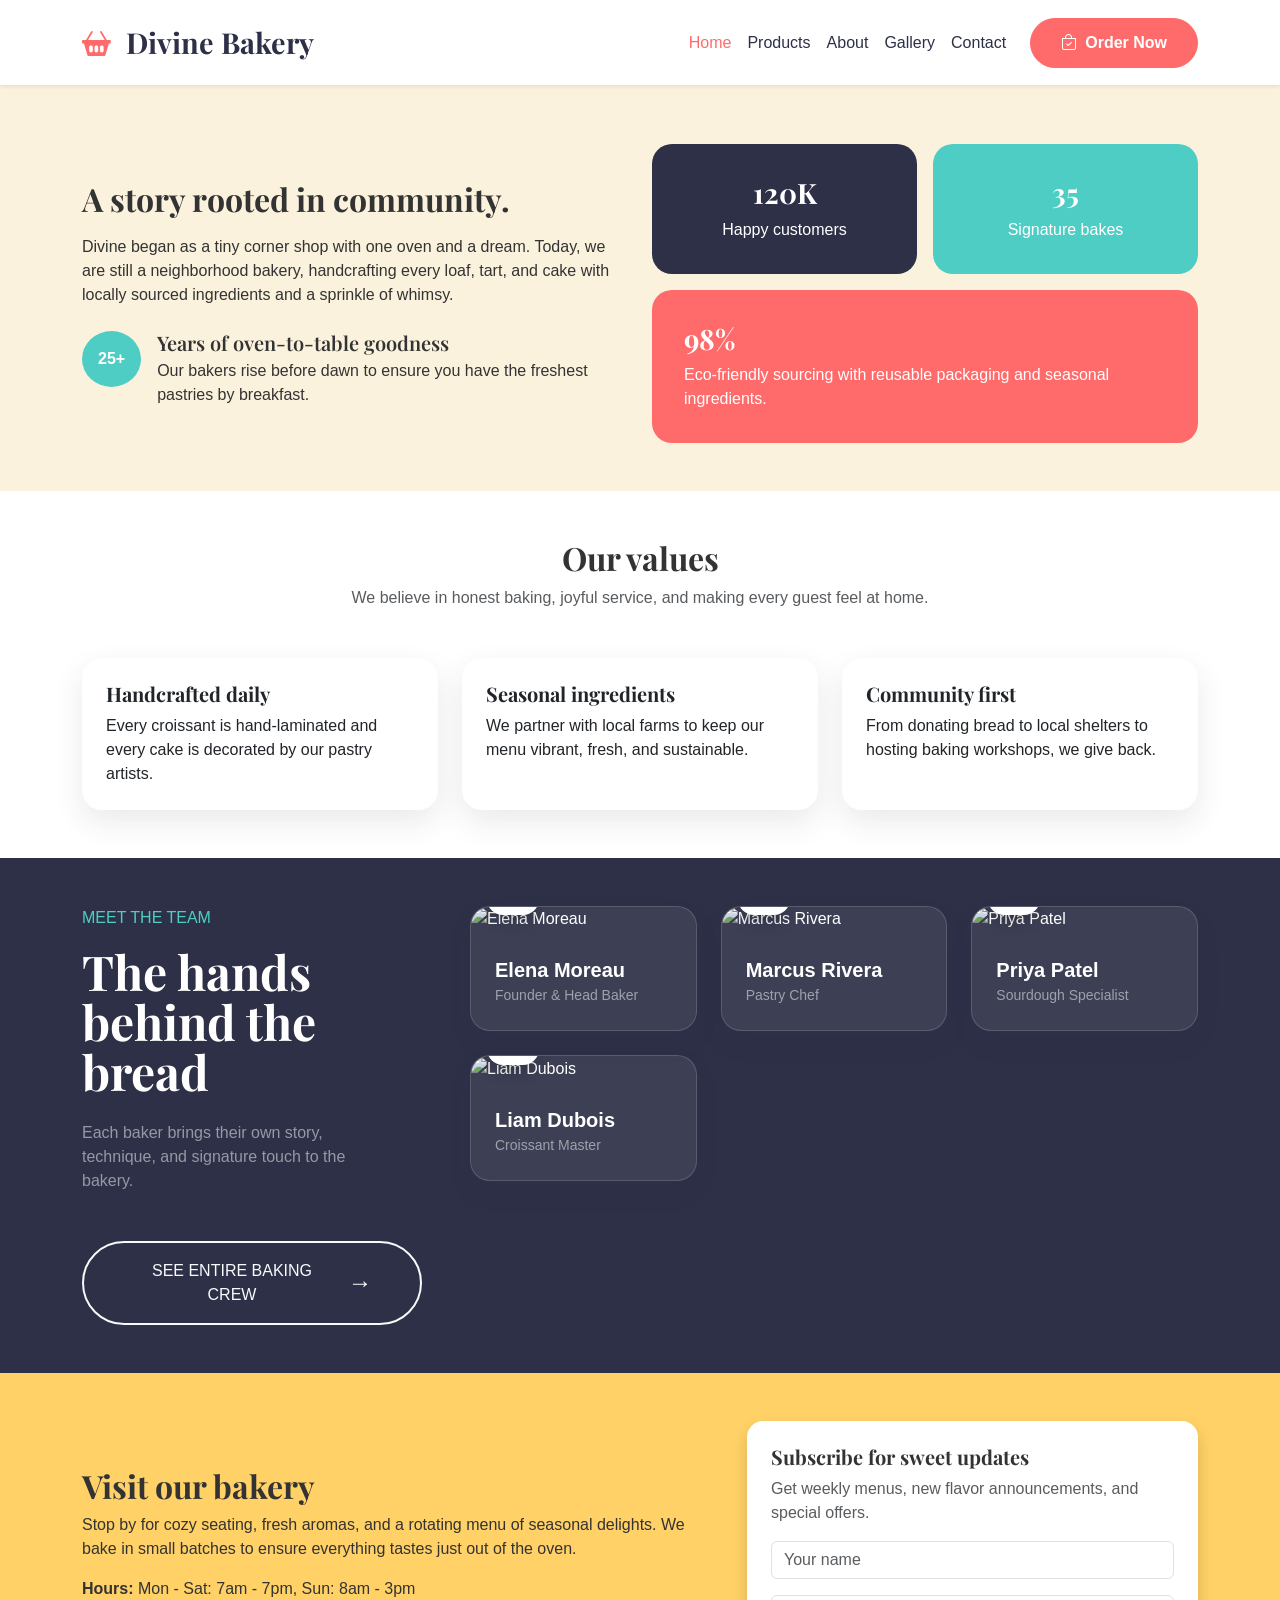
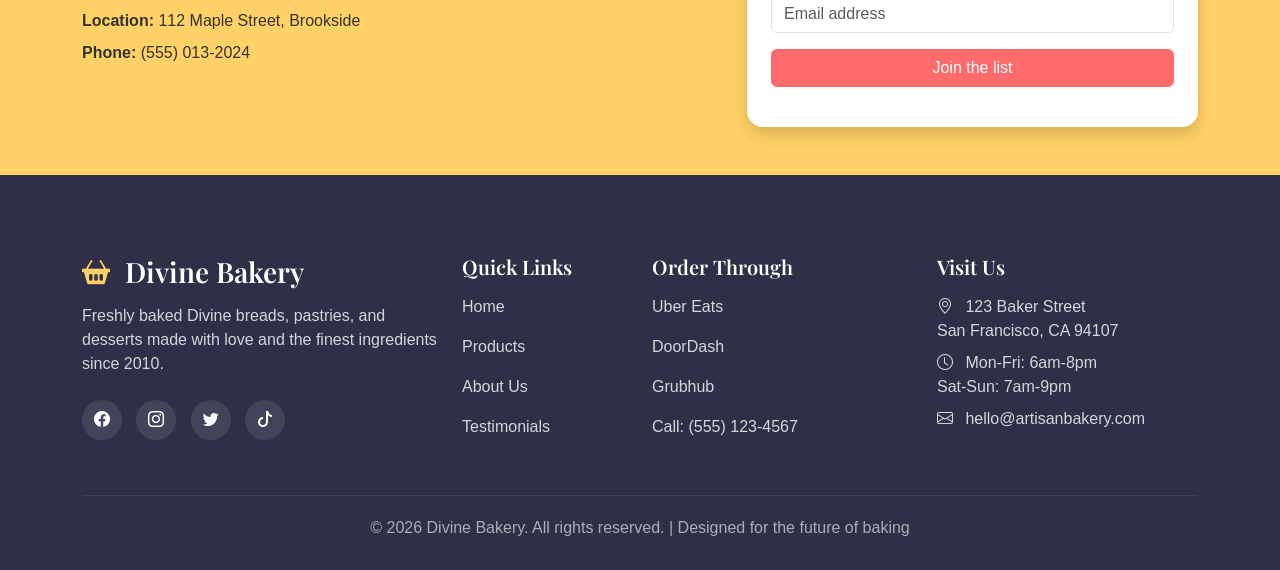
==== about.html @ d9aa0d71 "Feedback creation" ====
<!doctype html>
<html lang="en">
  <head>
    <meta charset="UTF-8" />
    <meta name="viewport" content="width=device-width, initial-scale=1.0" />
    <title>Divine Bakery | About Us</title>
    <link
      href="https://cdn.jsdelivr.net/npm/bootstrap@5.3.3/dist/css/bootstrap.min.css"
      rel="stylesheet"
      integrity="sha384-QWTKZyjpPEjISv5WaRU9OFeRpok6YctnYmDr5pNlyT2bRjXh0JMhjY6hW+ALEwIH"
      crossorigin="anonymous"
    />
    <link rel="preconnect" href="https://fonts.googleapis.com" />
    <link rel="preconnect" href="https://fonts.gstatic.com" crossorigin />
    <link
      href="https://fonts.googleapis.com/css2?family=Playfair+Display:wght@600;700&display=swap"
      rel="stylesheet"
    />
    <link
      href="https://cdn.jsdelivr.net/npm/bootstrap-icons@1.11.3/font/bootstrap-icons.css"
      rel="stylesheet"
    />

    <style>
      :root {
        --primary: #ff6b6b;
        --secondary: #4ecdc4;
        --accent: #ffd166;
        --dark: #2d3047;
        --light: #fbf2dd;
        --text: #333333;
      }

      body {
        font-family: "Segoe UI", Tahoma, Geneva, Verdana, sans-serif;
        color: var(--text);
        background-color: var(--light);
        padding-top: 96px;
      }

      h1,
      h2,
      h3,
      h4,
      h5,
      h6 {
        font-family: "Playfair Display", serif;
        font-weight: 600;
      }

      .navbar-brand {
        font-family: "Playfair Display", serif;
        font-size: 1.8rem;
        font-weight: 700;
        color: var(--dark) !important;
      }

      .nav-link {
        color: var(--dark) !important;
        font-weight: 500;
      }

      .nav-link.active,
      .nav-link:hover {
        color: var(--primary) !important;
      }

      .btn-primary-custom {
        background-color: var(--primary);
        border-color: var(--primary);
        color: white;
        padding: 12px 30px;
        font-weight: 600;
        border-radius: 50px;
        transition: all 0.3s ease;
      }

      .btn-primary-custom:hover {
        background-color: #ff5252;
        border-color: #ff5252;
        transform: translateY(-2px);
        box-shadow: 0 10px 20px rgba(255, 107, 107, 0.3);
      }

      .btn-secondary-custom {
        background-color: transparent;
        border: 2px solid white;
        color: white;
        padding: 12px 30px;
        font-weight: 600;
        border-radius: 50px;
        transition: all 0.3s ease;
      }

      .btn-secondary-custom:hover {
        background-color: white;
        color: var(--dark);
        transform: translateY(-2px);
      }

      .hero {
        background:
          linear-gradient(
            120deg,
            rgba(255, 107, 107, 0.9),
            rgba(78, 205, 196, 0.9)
          ),
          url("https://images.unsplash.com/photo-1517433456452-f9633a875f6f?auto=format&fit=crop&w=1600&q=80")
            center/cover;
        color: white;
        padding: 5rem 0;
      }

      .badge-accent {
        background-color: var(--accent);
        color: var(--dark);
      }

      .feature-card {
        border: none;
        background-color: white;
        box-shadow: 0 12px 30px rgba(45, 48, 71, 0.1);
        border-radius: 1.25rem;
        height: 100%;
      }

      .stat-card {
        background: var(--dark);
        color: white;
        border-radius: 1.25rem;
        padding: 2rem;
      }

      .team-card {
        border-radius: 1.25rem;
        overflow: hidden;
        border: none;
        box-shadow: 0 12px 24px rgba(45, 48, 71, 0.08);
      }

      .footer {
        background-color: var(--dark);
        color: white;
        padding: 80px 0 30px;
      }

      .footer-links a {
        color: rgba(255, 255, 255, 0.8);
        text-decoration: none;
        transition: color 0.3s ease;
      }

      .footer-links a:hover {
        color: var(--accent);
      }

      .social-icons a {
        display: inline-flex;
        align-items: center;
        justify-content: center;
        width: 40px;
        height: 40px;
        background-color: rgba(255, 255, 255, 0.1);
        border-radius: 50%;
        color: white;
        margin-right: 10px;
        transition: all 0.3s ease;
      }

      .social-icons a:hover {
        background-color: var(--primary);
        transform: translateY(-3px);
      }

      .copyright {
        border-top: 1px solid rgba(255, 255, 255, 0.1);
        padding-top: 20px;
        margin-top: 40px;
        text-align: center;
        color: rgba(255, 255, 255, 0.6);
      }

      .floating-animation {
        animation: float 3s ease-in-out infinite;
      }

      .btn-primary {
        background-color: var(--primary);
        border-color: var(--primary);
      }

      .btn-primary:hover {
        background-color: #ff5353;
        border-color: #ff5353;
      }

      .team-card {
        background-color: rgba(255, 255, 255, 0.08);
        border: 1px solid rgba(255, 255, 255, 0.15);
        border-radius: 20px;
        overflow: hidden;
        transition: all 0.4s cubic-bezier(0.4, 0, 0.2, 1);
        height: 100%;
      }

      .team-card:hover {
        transform: translateY(-12px);
        box-shadow: 0 25px 50px -12px rgb(0 0 0 / 0.4);
        background-color: rgba(255, 255, 255, 0.12);
      }

      .team-card img {
        transition: all 0.5s ease;
        filter: grayscale(40%);
      }

      .team-card:hover img {
        filter: grayscale(0%);
        transform: scale(1.05);
      }

      .team-emoji {
        position: absolute;
        bottom: 16px;
        left: 16px;
        background: white;
        color: var(--dark);
        width: 52px;
        height: 52px;
        display: flex;
        align-items: center;
        justify-content: center;
        font-size: 28px;
        border-radius: 16px;
        box-shadow: 0 10px 15px -3px rgb(0 0 0 / 0.2);
      }
    </style>
  </head>
  <body>
    <!-- Navigation -->
    <nav
      class="navbar navbar-expand-lg navbar-light bg-white fixed-top shadow-sm py-3"
    >
      <div class="container">
        <a class="navbar-brand" href="#">
          <i class="bi bi-basket2-fill me-2" style="color: var(--primary)"></i>
          Divine Bakery
        </a>
        <button
          class="navbar-toggler"
          type="button"
          data-bs-toggle="collapse"
          data-bs-target="#navbarNav"
        >
          <span class="navbar-toggler-icon"></span>
        </button>
        <div class="collapse navbar-collapse" id="navbarNav">
          <ul class="navbar-nav ms-auto">
            <li class="nav-item">
              <a class="nav-link active" href="index.html">Home</a>
            </li>
            <li class="nav-item">
              <a class="nav-link" href="products.html">Products</a>
            </li>
            <li class="nav-item">
              <a class="nav-link" href="about.html">About</a>
            </li>
            <li class="nav-item">
              <a class="nav-link" href="gallery.html">Gallery</a>
            </li>
            
            <li class="nav-item">
              <a class="nav-link" href="#contact">Contact</a>
            </li>
          </ul>
          <a
            href="https://www.ubereats.com"
            target="_blank"
            class="btn btn-primary-custom ms-lg-3 mt-3 mt-lg-0"
          >
            <i class="bi bi-bag-check me-2"></i>Order Now
          </a>
        </div>
      </div>
    </nav>

    <section class="py-5" id="story">
      <div class="container">
        <div class="row align-items-center g-4">
          <div class="col-lg-6">
            <h2 class="fw-bold">A story rooted in community.</h2>
            <p class="mt-3">
              Divine began as a tiny corner shop with one oven and a
              dream. Today, we are still a neighborhood bakery, handcrafting
              every loaf, tart, and cake with locally sourced ingredients and a
              sprinkle of whimsy.
            </p>
            <div class="d-flex align-items-start gap-3 mt-4">
              <div
                class="p-3 rounded-circle"
                style="background-color: var(--secondary)"
              >
                <span class="text-white fw-bold">25+</span>
              </div>
              <div>
                <h5 class="mb-1">Years of oven-to-table goodness</h5>
                <p class="mb-0">
                  Our bakers rise before dawn to ensure you have the freshest
                  pastries by breakfast.
                </p>
              </div>
            </div>
          </div>
          <div class="col-lg-6">
            <div class="row g-3">
              <div class="col-6">
                <div class="stat-card text-center">
                  <h3 class="fw-bold">120K</h3>
                  <p class="mb-0">Happy customers</p>
                </div>
              </div>
              <div class="col-6">
                <div
                  class="stat-card text-center"
                  style="background-color: var(--secondary)"
                >
                  <h3 class="fw-bold">35</h3>
                  <p class="mb-0">Signature bakes</p>
                </div>
              </div>
              <div class="col-12">
                <div class="stat-card" style="background-color: var(--primary)">
                  <h3 class="fw-bold">98%</h3>
                  <p class="mb-0">
                    Eco-friendly sourcing with reusable packaging and seasonal
                    ingredients.
                  </p>
                </div>
              </div>
            </div>
          </div>
        </div>
      </div>
    </section>

    <section class="py-5" id="values" style="background-color: white">
      <div class="container">
        <div class="text-center mb-5">
          <h2 class="fw-bold">Our values</h2>
          <p class="text-muted">
            We believe in honest baking, joyful service, and making every guest
            feel at home.
          </p>
        </div>
        <div class="row g-4">
          <div class="col-md-4">
            <div class="card feature-card p-4">
              <h5 class="fw-bold">Handcrafted daily</h5>
              <p class="mb-0">
                Every croissant is hand-laminated and every cake is decorated by
                our pastry artists.
              </p>
            </div>
          </div>
          <div class="col-md-4">
            <div class="card feature-card p-4">
              <h5 class="fw-bold">Seasonal ingredients</h5>
              <p class="mb-0">
                We partner with local farms to keep our menu vibrant, fresh, and
                sustainable.
              </p>
            </div>
          </div>
          <div class="col-md-4">
            <div class="card feature-card p-4">
              <h5 class="fw-bold">Community first</h5>
              <p class="mb-0">
                From donating bread to local shelters to hosting baking
                workshops, we give back.
              </p>
            </div>
          </div>
        </div>
      </div>
    </section>

    <!-- TEAM -->
    <section
      class="py-5"
      style="background-color: var(--dark); color: white"
      id="team"
    >
      <div class="container">
        <div class="row align-items-start g-5">
          <!-- Left Column -->
          <div class="col-lg-4">
            <div class="sticky-top" style="top: 110px">
              <div
                class="text-sm font-medium tracking-widest mb-3"
                style="color: var(--secondary)"
              >
                MEET THE TEAM
              </div>
              <h2
                class="display-5 fw-bold text-white"
                style="line-height: 1.05"
              >
                The hands behind the bread
              </h2>
              <p class="mt-4 text-white-50" style="max-width: 280px">
                Each baker brings their own story, technique, and signature
                touch to the bakery.
              </p>

              <button
                onclick="showAllTeam()"
                id="team-btn"
                class="mt-5 btn btn-outline-light d-flex align-items-center gap-3 px-5 py-3 rounded-pill border-2"
              >
                <span>SEE ENTIRE BAKING CREW</span>
                <span class="fs-4">→</span>
              </button>
            </div>
          </div>

          <!-- Right Column - Team Grid -->
          <div class="col-lg-8">
            <div class="row g-4" id="team-grid">
              <!-- Populated by JS -->
            </div>
          </div>
        </div>
      </div>
    </section>

    <section class="py-5" id="visit" style="background-color: var(--accent)">
      <div class="container">
        <div class="row align-items-center g-4">
          <div class="col-lg-7">
            <h2 class="fw-bold">Visit our bakery</h2>
            <p>
              Stop by for cozy seating, fresh aromas, and a rotating menu of
              seasonal delights. We bake in small batches to ensure everything
              tastes just out of the oven.
            </p>
            <ul class="list-unstyled">
              <li class="mb-2">
                <strong>Hours:</strong> Mon - Sat: 7am - 7pm, Sun: 8am - 3pm
              </li>
              <li class="mb-2">
                <strong>Location:</strong> 112 Maple Street, Brookside
              </li>
              <li class="mb-2"><strong>Phone:</strong> (555) 013-2024</li>
            </ul>
          </div>
          <div class="col-lg-5">
            <div class="p-4 bg-white rounded-4 shadow">
              <h5 class="fw-bold">Subscribe for sweet updates</h5>
              <p class="text-muted">
                Get weekly menus, new flavor announcements, and special offers.
              </p>
              <form id="subscribeForm">
                <div class="mb-3">
                  <input
                    type="text"
                    class="form-control"
                    id="nameInput"
                    placeholder="Your name"
                    required
                  />
                </div>
                <div class="mb-3">
                  <input
                    type="email"
                    class="form-control"
                    id="emailInput"
                    placeholder="Email address"
                    required
                  />
                </div>
                <button type="submit" class="btn btn-primary w-100">
                  Join the list
                </button>
                <p class="mt-3 small" id="formMessage"></p>
              </form>
            </div>
          </div>
        </div>
      </div>
    </section>

    <!-- Footer -->
    <footer id="contact" class="footer">
      <div class="container">
        <div class="row">
          <div class="col-lg-4 mb-4 mb-lg-0">
            <h3 class="mb-3">
              <i
                class="bi bi-basket2-fill me-2"
                style="color: var(--accent)"
              ></i>
              Divine Bakery
            </h3>
            <p class="mb-4" style="color: rgba(255, 255, 255, 0.8)">
              Freshly baked Divine breads, pastries, and desserts made with
              love and the finest ingredients since 2010.
            </p>
            <div class="social-icons">
              <a href="#"><i class="bi bi-facebook"></i></a>
              <a href="#"><i class="bi bi-instagram"></i></a>
              <a href="#"><i class="bi bi-twitter"></i></a>
              <a href="#"><i class="bi bi-tiktok"></i></a>
            </div>
          </div>

          <div class="col-lg-2 col-md-6 mb-4 mb-lg-0">
            <h5 class="mb-3">Quick Links</h5>
            <div class="footer-links">
              <p><a href="index.html">Home</a></p>
              <p><a href="products.html">Products</a></p>
              <p><a href="about.html">About Us</a></p>
              <p><a href="#testimonials">Testimonials</a></p>
            </div>
          </div>

          <div class="col-lg-3 col-md-6 mb-4 mb-lg-0">
            <h5 class="mb-3">Order Through</h5>
            <div class="footer-links">
              <p>
                <a href="https://www.ubereats.com" target="_blank">Uber Eats</a>
              </p>
              <p>
                <a href="https://www.doordash.com" target="_blank">DoorDash</a>
              </p>
              <p>
                <a href="https://www.grubhub.com" target="_blank">Grubhub</a>
              </p>
              <p><a href="tel:+15551234567">Call: (555) 123-4567</a></p>
            </div>
          </div>

          <div class="col-lg-3">
            <h5 class="mb-3">Visit Us</h5>
            <div style="color: rgba(255, 255, 255, 0.8)">
              <p class="mb-2">
                <i class="bi bi-geo-alt me-2"></i>
                123 Baker Street<br />
                San Francisco, CA 94107
              </p>
              <p class="mb-2">
                <i class="bi bi-clock me-2"></i>
                Mon-Fri: 6am-8pm<br />
                Sat-Sun: 7am-9pm
              </p>
              <p class="mb-0">
                <i class="bi bi-envelope me-2"></i>
                hello@artisanbakery.com
              </p>
            </div>
          </div>
        </div>

        <div class="row">
          <div class="col-12">
            <div class="copyright">
              <p class="mb-0">
                &copy; 2026 Divine Bakery. All rights reserved. | Designed for
                the future of baking
              </p>
            </div>
          </div>
        </div>
      </div>
    </footer>

    <script
      src="https://cdn.jsdelivr.net/npm/bootstrap@5.3.3/dist/js/bootstrap.bundle.min.js"
      integrity="sha384-YvpcrYf0tY3lHB60NNkmXc5s9fDVZLESaAA55NDzOxhy9GkcIdslK1eN7N6jIeHz"
      crossorigin="anonymous"
    ></script>
    <script>
      const teamMembers = [
        {
          name: "Elena Moreau",
          title: "Founder & Head Baker",
          emoji: "🥖",
          img: "https://picsum.photos/id/64/400/400",
        },
        {
          name: "Marcus Rivera",
          title: "Pastry Chef",
          emoji: "🥐",
          img: "https://picsum.photos/id/201/400/400",
        },
        {
          name: "Priya Patel",
          title: "Sourdough Specialist",
          emoji: "🍞",
          img: "https://picsum.photos/id/29/400/400",
        },
        {
          name: "Liam Dubois",
          title: "Croissant Master",
          emoji: "🧈",
          img: "https://picsum.photos/id/160/400/400",
        },
      ];

      const extraTeamMembers = [
        {
          name: "Sophie Chen",
          title: "Cake Decorator",
          emoji: "🎂",
          img: "https://picsum.photos/id/40/400/400",
        },
        {
          name: "David Okafor",
          title: "Morning Baker",
          emoji: "🌅",
          img: "https://picsum.photos/id/91/400/400",
        },
      ];

      function buildCard(member) {
        const col = document.createElement("div");
        col.className = "col-md-6 col-lg-4";

        const cardHTML = `
        <div class="team-card h-100 position-relative">
          <div class="position-relative">
            <img src="${member.img}" class="img-fluid w-100" style="height: 280px; object-fit: cover;" alt="${member.name}">
            <div class="team-emoji">${member.emoji}</div>
          </div>
          <div class="p-4">
            <div class="fw-semibold fs-5 text-white">${member.name}</div>
            <div class="text-white-50 small">${member.title}</div>
          </div>
        </div>
      `;

        col.innerHTML = cardHTML;
        return col;
      }

      function populateTeam() {
        const container = document.getElementById("team-grid");
        container.innerHTML = "";

        teamMembers.forEach((member) => {
          const cardElement = buildCard(member);
          container.appendChild(cardElement);
        });
      }

      function showAllTeam() {
        const container = document.getElementById("team-grid");
        const btn = document.getElementById("team-btn");

        extraTeamMembers.forEach((member) => {
          const cardElement = buildCard(member);
          container.appendChild(cardElement);
        });

        btn.disabled = true;
        btn.style.opacity = "0.4";
        btn.innerHTML = `<span>ENTIRE CREW LOADED ✓</span>`;
      }

      populateTeam();

      const form = document.getElementById("subscribeForm");
      const formMessage = document.getElementById("formMessage");

      form.addEventListener("submit", (event) => {
        event.preventDefault();
        const name = document.getElementById("nameInput").value.trim();
        const email = document.getElementById("emailInput").value.trim();

        if (!name || !email) {
          formMessage.textContent =
            "Please enter your name and email to subscribe.";
          formMessage.style.color = "var(--primary)";
          return;
        }

        formMessage.textContent = `Thanks, ${name}! You are on the list.`;
        formMessage.style.color = "var(--dark)";
        form.reset();
      });
    </script>
  </body>
</html>
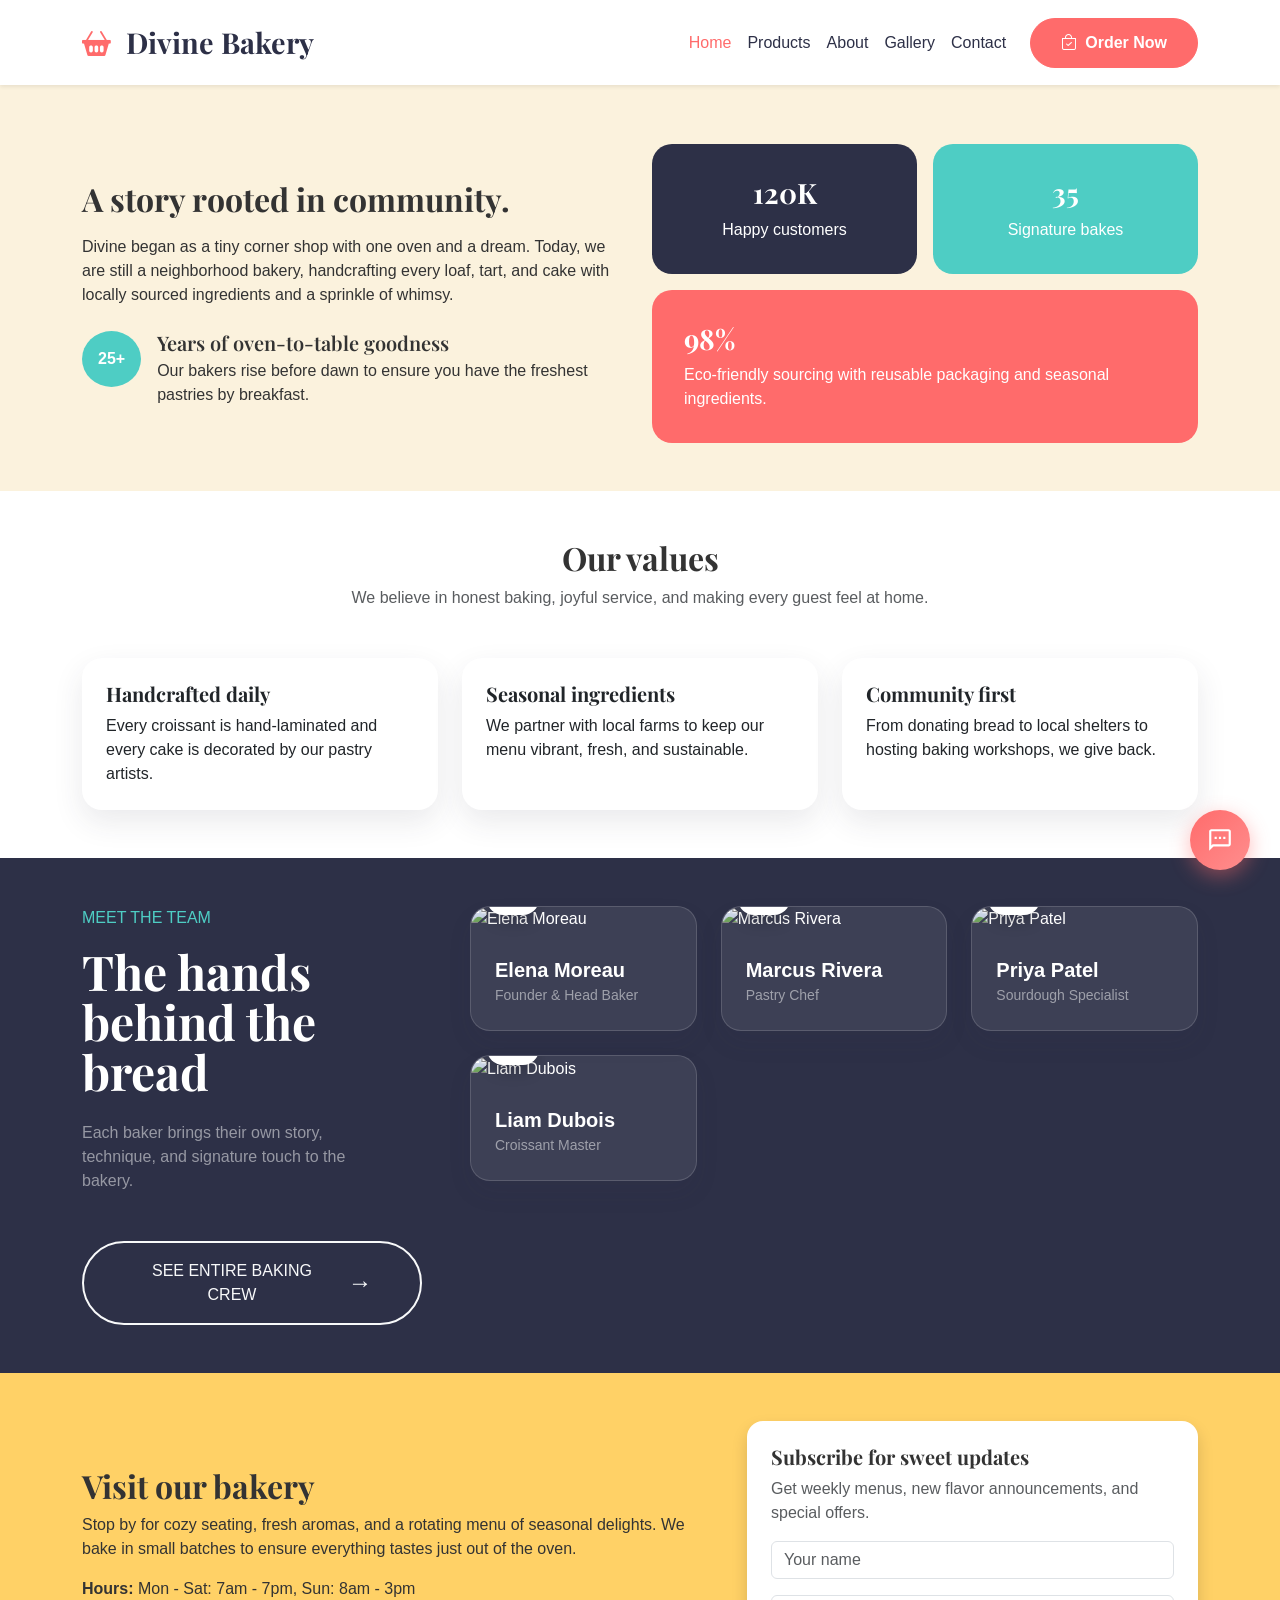
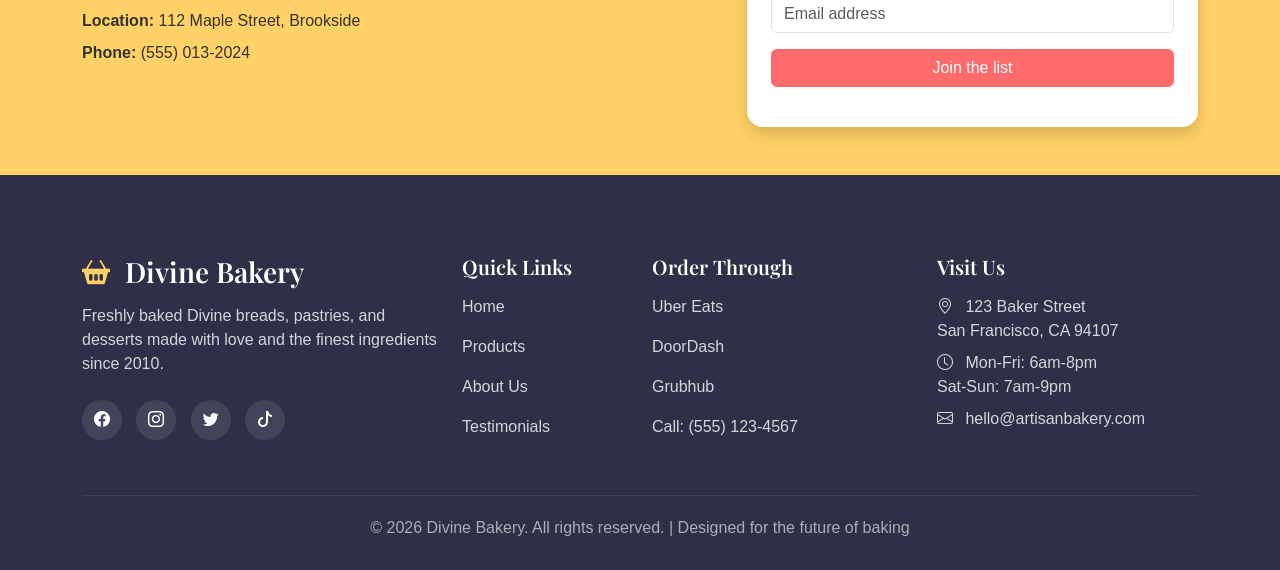
==== commit ebbe0add: "another feedback" ====
--- a/about.html
+++ b/about.html
@@ -96,6 +96,293 @@
         background-color: white;
         color: var(--dark);
         transform: translateY(-2px);
+      }
+
+      /* ===== FEEDBACK WIDGET - COPY FROM HERE ===== */
+
+      .feedback-widget {
+        position: fixed;
+        bottom: 30px;
+        right: 30px;
+        z-index: 9999;
+      }
+
+      /* Hidden checkbox for toggle */
+      .feedback-toggle-checkbox {
+        display: none;
+      }
+
+      /* Floating trigger button */
+      .feedback-toggle-btn {
+        width: 60px;
+        height: 60px;
+        border-radius: 50%;
+        background: linear-gradient(135deg, var(--primary), #ff8e8e);
+        border: none;
+        cursor: pointer;
+        display: flex;
+        align-items: center;
+        justify-content: center;
+        box-shadow: 0 6px 20px rgba(255, 107, 107, 0.45);
+        transition:
+          transform 0.3s ease,
+          box-shadow 0.3s ease;
+        position: relative;
+        z-index: 2;
+        margin-left: auto;
+      }
+
+      .feedback-toggle-btn:hover {
+        transform: scale(1.1);
+        box-shadow: 0 8px 28px rgba(255, 107, 107, 0.55);
+      }
+
+      .feedback-toggle-btn svg {
+        fill: white;
+        width: 26px;
+        height: 26px;
+        transition: transform 0.3s ease;
+      }
+
+      /* The chat icon */
+      .icon-chat {
+        display: block;
+      }
+
+      .icon-close {
+        display: none;
+      }
+
+      /* Form panel */
+      .feedback-panel {
+        position: absolute;
+        bottom: 75px;
+        right: 0;
+        width: 340px;
+        opacity: 0;
+        visibility: hidden;
+        transform: translateY(20px) scale(0.95);
+        transition:
+          opacity 0.35s ease,
+          transform 0.35s ease,
+          visibility 0.35s ease;
+        pointer-events: none;
+      }
+
+      /* When checkbox is checked */
+      .feedback-toggle-checkbox:checked ~ .feedback-panel {
+        opacity: 1;
+        visibility: visible;
+        transform: translateY(0) scale(1);
+        pointer-events: all;
+      }
+
+      .feedback-toggle-checkbox:checked ~ .feedback-toggle-btn .icon-chat {
+        display: none;
+      }
+
+      .feedback-toggle-checkbox:checked ~ .feedback-toggle-btn .icon-close {
+        display: block;
+      }
+
+      .feedback-toggle-checkbox:checked ~ .feedback-toggle-btn {
+        background: linear-gradient(135deg, var(--dark), #3d4063);
+        box-shadow: 0 6px 20px rgba(45, 48, 71, 0.4);
+      }
+
+      /* Card styling */
+      .feedback-card {
+        background: #ffffff;
+        border: 1px solid #e2e8f0;
+        border-radius: 16px;
+        padding: 12px;
+        box-shadow: 0 12px 40px rgba(45, 48, 71, 0.15);
+      }
+
+      .feedback-card .feedback-title {
+        font-size: 1.15rem;
+        font-weight: 700;
+        color: var(--dark);
+        text-align: center;
+        margin-bottom: 8px;
+        letter-spacing: 0.3px;
+      }
+
+      .feedback-card .feedback-title span {
+        background: linear-gradient(135deg, var(--primary), var(--secondary));
+        -webkit-background-clip: text;
+        -webkit-text-fill-color: transparent;
+        background-clip: text;
+      }
+
+      /* Textarea */
+      .feedback-textarea {
+        background-color: #f8f9fa;
+        color: var(--text);
+        height: 112px;
+        border: 1px solid #e2e8f0;
+        border-radius: 12px;
+        padding: 10px 12px;
+        resize: none;
+        outline: none;
+        width: 100%;
+        font-size: 0.875rem;
+        transition:
+          border-color 0.3s ease,
+          box-shadow 0.3s ease;
+      }
+
+      .feedback-textarea::placeholder {
+        color: #94a3b8;
+      }
+
+      .feedback-textarea:focus {
+        border-color: var(--secondary);
+        box-shadow: 0 0 0 3px rgba(78, 205, 196, 0.15);
+      }
+
+      /* Email input */
+      .feedback-input {
+        background-color: #f8f9fa;
+        color: var(--text);
+        border: 1px solid #e2e8f0;
+        border-radius: 12px;
+        padding: 10px 12px;
+        outline: none;
+        width: 100%;
+        font-size: 0.875rem;
+        transition:
+          border-color 0.3s ease,
+          box-shadow 0.3s ease;
+      }
+
+      .feedback-input::placeholder {
+        color: #94a3b8;
+      }
+
+      .feedback-input:focus {
+        border-color: var(--secondary);
+        box-shadow: 0 0 0 3px rgba(78, 205, 196, 0.15);
+      }
+
+      /* Emoji / reaction buttons */
+      .feedback-emoji-btn {
+        background-color: #f8f9fa;
+        border: 1px solid #e2e8f0;
+        border-radius: 12px;
+        padding: 8px;
+        display: flex;
+        align-items: center;
+        justify-content: center;
+        cursor: pointer;
+        transition:
+          border-color 0.3s ease,
+          background-color 0.3s ease;
+        width: 100%;
+      }
+
+      .feedback-emoji-btn svg {
+        fill: #64748b;
+        transition: fill 0.3s ease;
+      }
+
+      .feedback-emoji-btn:hover {
+        border-color: var(--secondary);
+        background-color: rgba(78, 205, 196, 0.08);
+      }
+
+      .feedback-emoji-btn:hover svg {
+        fill: var(--secondary);
+      }
+
+      .feedback-emoji-btn:focus {
+        background-color: var(--secondary);
+        border-color: var(--secondary);
+        box-shadow: 0 0 0 3px rgba(78, 205, 196, 0.2);
+      }
+
+      .feedback-emoji-btn:focus svg {
+        fill: #ffffff;
+      }
+
+      /* Send button */
+      .feedback-send-btn {
+        background-color: #f8f9fa;
+        border: 1px solid #e2e8f0;
+        border-radius: 12px;
+        padding: 8px 16px;
+        display: flex;
+        align-items: center;
+        justify-content: center;
+        cursor: pointer;
+        transition:
+          border-color 0.3s ease,
+          background-color 0.3s ease,
+          box-shadow 0.3s ease;
+      }
+
+      .feedback-send-btn svg {
+        stroke: var(--primary);
+        transition: stroke 0.3s ease;
+      }
+
+      .feedback-send-btn:hover {
+        background: linear-gradient(135deg, var(--primary), #ff8e8e);
+        border-color: var(--primary);
+        box-shadow: 0 4px 14px rgba(255, 107, 107, 0.3);
+      }
+
+      .feedback-send-btn:hover svg {
+        stroke: #ffffff;
+      }
+
+      .feedback-send-btn:focus {
+        background: linear-gradient(135deg, var(--primary), #ff8e8e);
+        border-color: var(--primary);
+        box-shadow: 0 0 0 3px rgba(255, 107, 107, 0.2);
+      }
+
+      .feedback-send-btn:focus svg {
+        stroke: #ffffff;
+      }
+
+      /* Decorative dot on the card */
+      .feedback-card::before {
+        content: "";
+        position: absolute;
+        top: -5px;
+        right: 28px;
+        width: 10px;
+        height: 10px;
+        background: #ffffff;
+        border-left: 1px solid #e2e8f0;
+        border-top: 1px solid #e2e8f0;
+        transform: rotate(45deg);
+      }
+
+      /* ===== END FEEDBACK WIDGET ===== */
+
+      /* Demo page content */
+      .demo-content {
+        display: flex;
+        align-items: center;
+        justify-content: center;
+        min-height: 100vh;
+        padding: 2rem;
+      }
+
+      .demo-content h1 {
+        color: var(--dark);
+        font-weight: 700;
+      }
+
+      .demo-content p {
+        color: #64748b;
+      }
+
+      .demo-arrow {
+        color: var(--primary);
+        font-weight: 600;
       }
 
       .hero {
@@ -268,7 +555,7 @@
             <li class="nav-item">
               <a class="nav-link" href="gallery.html">Gallery</a>
             </li>
-            
+
             <li class="nav-item">
               <a class="nav-link" href="#contact">Contact</a>
             </li>
@@ -290,9 +577,9 @@
           <div class="col-lg-6">
             <h2 class="fw-bold">A story rooted in community.</h2>
             <p class="mt-3">
-              Divine began as a tiny corner shop with one oven and a
-              dream. Today, we are still a neighborhood bakery, handcrafting
-              every loaf, tart, and cake with locally sourced ingredients and a
+              Divine began as a tiny corner shop with one oven and a dream.
+              Today, we are still a neighborhood bakery, handcrafting every
+              loaf, tart, and cake with locally sourced ingredients and a
               sprinkle of whimsy.
             </p>
             <div class="d-flex align-items-start gap-3 mt-4">
@@ -489,6 +776,132 @@
       </div>
     </section>
 
+    <!-- ===== FEEDBACK WIDGET — COPY THIS BLOCK ===== -->
+    <div class="feedback-widget">
+      <input
+        type="checkbox"
+        id="feedbackToggle"
+        class="feedback-toggle-checkbox"
+      />
+
+      <!-- Feedback Form Panel -->
+      <div class="feedback-panel">
+        <div class="feedback-card position-relative">
+          <h1 class="feedback-title"><span>Send Feedback</span></h1>
+
+          <form action="https://formspree.io/f/xdawwaly" method="post">
+            <!-- Email input -->
+            <div class="mb-2">
+              <input
+                type="email"
+                class="feedback-input"
+                placeholder="Your email..."
+                required
+              />
+            </div>
+            <!-- Textarea -->
+            <div class="mb-2">
+              <textarea
+                class="feedback-textarea"
+                placeholder="Your feedback..."
+              ></textarea>
+            </div>
+
+            <!-- Bottom row: emojis + spacer + send -->
+            <div class="row g-2 align-items-center">
+              <!-- Happy emoji -->
+              <div class="col-2">
+                <button type="button" class="feedback-emoji-btn" title="Happy">
+                  <svg
+                    xmlns="http://www.w3.org/2000/svg"
+                    height="20px"
+                    viewBox="0 0 512 512"
+                  >
+                    <path
+                      d="M464 256A208 208 0 1 0 48 256a208 208 0 1 0 416 0zM0 256a256 256 0 1 1 512 0A256 256 0 1 1 0 256zm177.6 62.1C192.8 334.5 218.8 352 256 352s63.2-17.5 78.4-33.9c9-9.7 24.2-10.4 33.9-1.4s10.4 24.2 1.4 33.9c-22 23.8-60 49.4-113.6 49.4s-91.7-25.5-113.6-49.4c-9-9.7-8.4-24.9 1.4-33.9s24.9-8.4 33.9 1.4zM144.4 208a32 32 0 1 1 64 0 32 32 0 1 1 -64 0zm192-32a32 32 0 1 1 0 64 32 32 0 1 1 0-64z"
+                    ></path>
+                  </svg>
+                </button>
+              </div>
+
+              <!-- Sad emoji -->
+              <div class="col-2">
+                <button type="button" class="feedback-emoji-btn" title="Sad">
+                  <svg
+                    xmlns="http://www.w3.org/2000/svg"
+                    height="20px"
+                    viewBox="0 0 512 512"
+                  >
+                    <path
+                      d="M464 256A208 208 0 1 0 48 256a208 208 0 1 0 416 0zM0 256a256 256 0 1 1 512 0A256 256 0 1 1 0 256zM174.6 384.1c-4.5 12.5-18.2 18.9-30.7 14.4s-18.9-18.2-14.4-30.7C146.9 319.4 198.9 288 256 288s109.1 31.4 126.6 79.9c4.5 12.5-2 26.2-14.4 30.7s-26.2-2-30.7-14.4C328.2 358.5 297.2 336 256 336s-72.2 22.5-81.4 48.1zM144.4 208a32 32 0 1 1 64 0 32 32 0 1 1 -64 0zm192-32a32 32 0 1 1 0 64 32 32 0 1 1 0-64z"
+                    ></path>
+                  </svg>
+                </button>
+              </div>
+
+              <!-- Spacer -->
+              <div class="col-4"></div>
+
+              <!-- Send button -->
+              <div class="col-4">
+                <button type="submit" class="feedback-send-btn w-100">
+                  <svg
+                    fill="none"
+                    viewBox="0 0 24 24"
+                    height="30px"
+                    width="30px"
+                    xmlns="http://www.w3.org/2000/svg"
+                  >
+                    <path
+                      stroke-linejoin="round"
+                      stroke-linecap="round"
+                      stroke-width="1.5"
+                      d="M7.39999 6.32003L15.89 3.49003C19.7 2.22003 21.77 4.30003 20.51 8.11003L17.68 16.6C15.78 22.31 12.66 22.31 10.76 16.6L9.91999 14.08L7.39999 13.24C1.68999 11.34 1.68999 8.23003 7.39999 6.32003Z"
+                    ></path>
+                    <path
+                      stroke-linejoin="round"
+                      stroke-linecap="round"
+                      stroke-width="1.5"
+                      d="M10.11 13.6501L13.69 10.0601"
+                    ></path>
+                  </svg>
+                </button>
+              </div>
+            </div>
+          </form>
+        </div>
+      </div>
+
+      <!-- Floating Toggle Button -->
+      <label
+        for="feedbackToggle"
+        class="feedback-toggle-btn"
+        title="Send Feedback"
+      >
+        <!-- Chat icon (shown when closed) -->
+        <svg
+          class="icon-chat"
+          xmlns="http://www.w3.org/2000/svg"
+          viewBox="0 0 24 24"
+        >
+          <path
+            d="M20 2H4c-1.1 0-2 .9-2 2v18l4-4h14c1.1 0 2-.9 2-2V4c0-1.1-.9-2-2-2zm0 14H5.17L4 17.17V4h16v12zM7 9h2v2H7zm4 0h2v2h-2zm4 0h2v2h-2z"
+          />
+        </svg>
+        <!-- Close icon (shown when open) -->
+        <svg
+          class="icon-close"
+          xmlns="http://www.w3.org/2000/svg"
+          viewBox="0 0 24 24"
+        >
+          <path
+            d="M19 6.41L17.59 5 12 10.59 6.41 5 5 6.41 10.59 12 5 17.59 6.41 19 12 13.41 17.59 19 19 17.59 13.41 12z"
+          />
+        </svg>
+      </label>
+    </div>
+    <!-- ===== END FEEDBACK WIDGET ===== -->
+
     <!-- Footer -->
     <footer id="contact" class="footer">
       <div class="container">
@@ -502,8 +915,8 @@
               Divine Bakery
             </h3>
             <p class="mb-4" style="color: rgba(255, 255, 255, 0.8)">
-              Freshly baked Divine breads, pastries, and desserts made with
-              love and the finest ingredients since 2010.
+              Freshly baked Divine breads, pastries, and desserts made with love
+              and the finest ingredients since 2010.
             </p>
             <div class="social-icons">
               <a href="#"><i class="bi bi-facebook"></i></a>
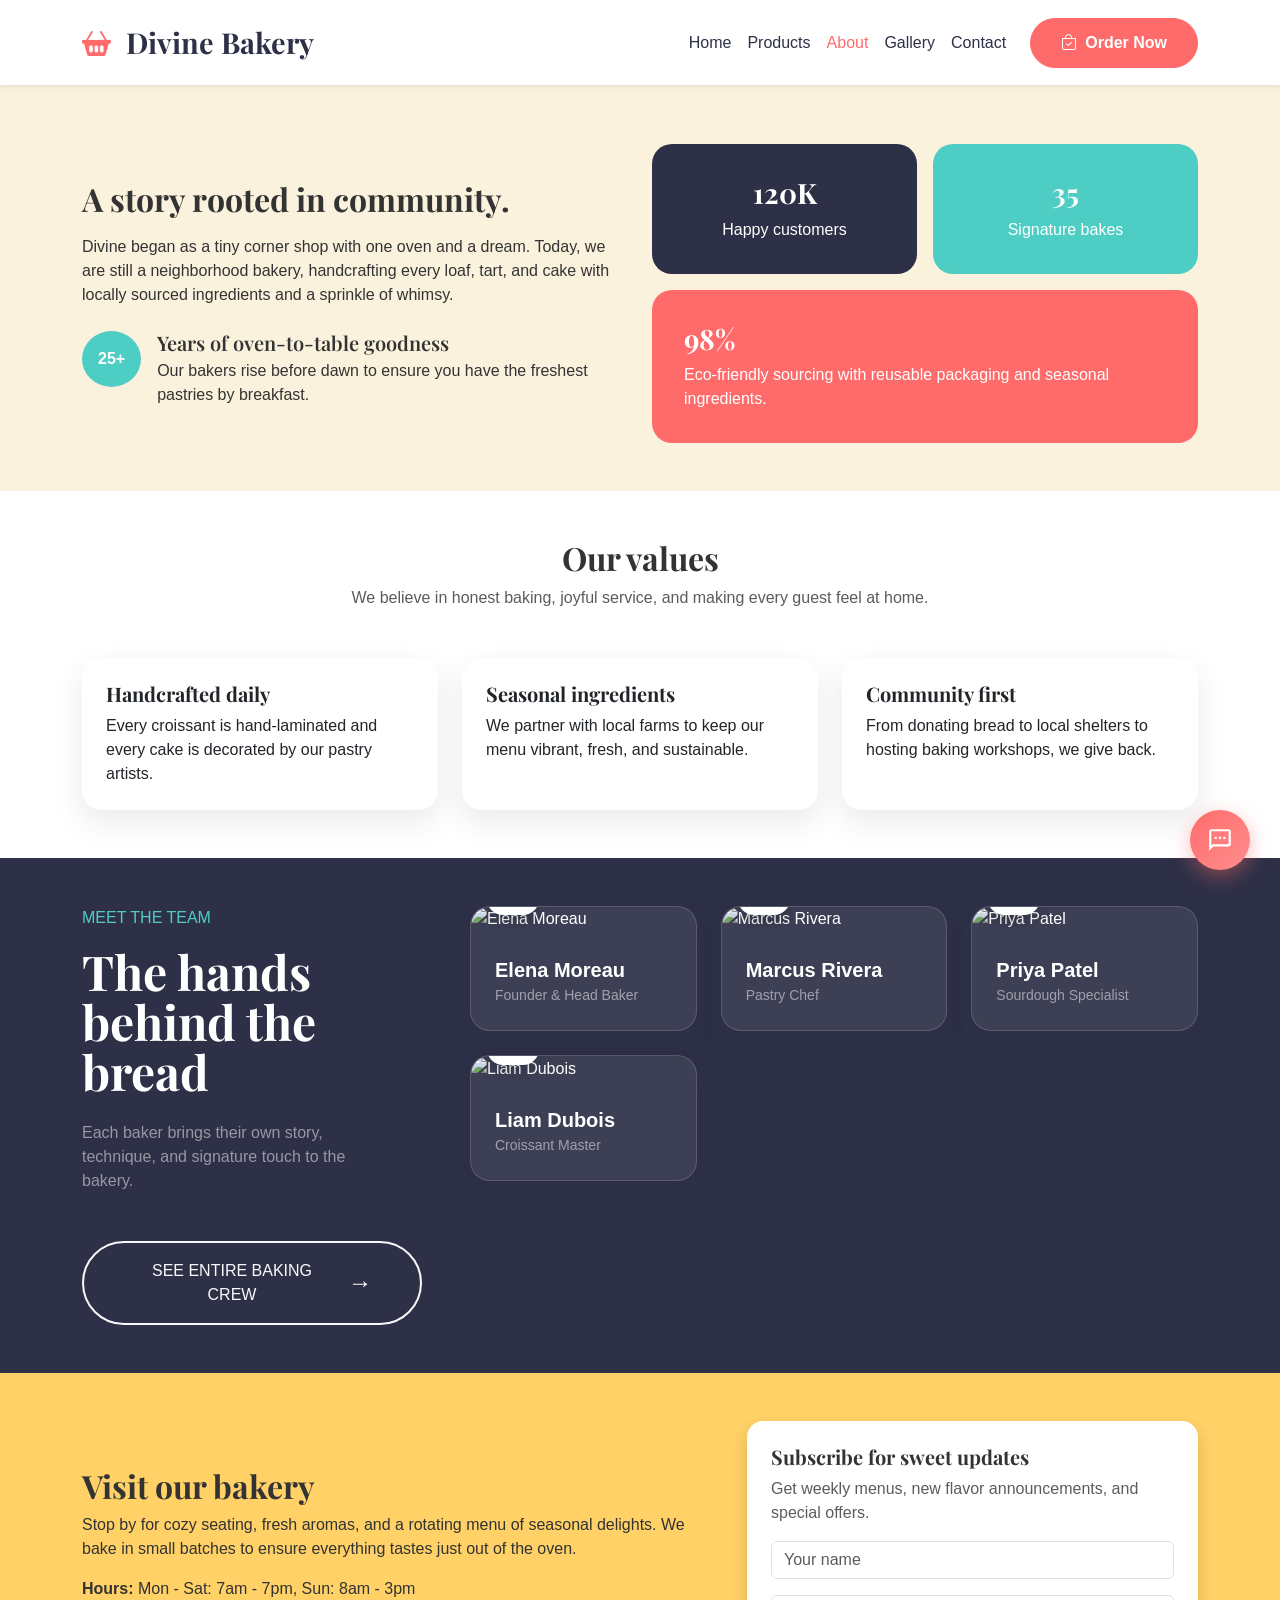
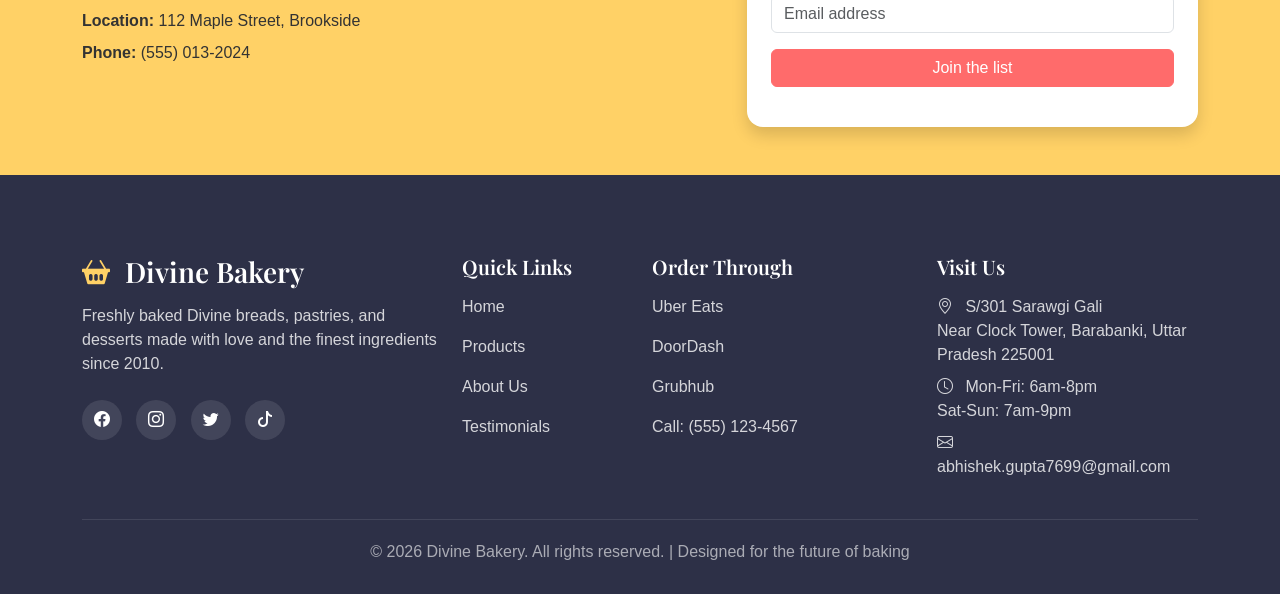
==== commit 844d82ae: "finishing touches" ====
--- a/about.html
+++ b/about.html
@@ -544,7 +544,7 @@
         <div class="collapse navbar-collapse" id="navbarNav">
           <ul class="navbar-nav ms-auto">
             <li class="nav-item">
-              <a class="nav-link active" href="index.html">Home</a>
+              <a class="nav-link" href="index.html">Home</a>
             </li>
             <li class="nav-item">
               <a class="nav-link" href="products.html">Products</a>
@@ -742,14 +742,19 @@
           </div>
           <div class="col-lg-5">
             <div class="p-4 bg-white rounded-4 shadow">
-              <h5 class="fw-bold">Subscribe for sweet updates</h5>
-              <p class="text-muted">
-                Get weekly menus, new flavor announcements, and special offers.
-              </p>
-              <form id="subscribeForm">
+              <form
+                action="https://formsubmit.co/abhishek.gupta7699@gmail.com"
+                method="POST"
+              >
+                <h5 class="fw-bold">Subscribe for sweet updates</h5>
+                <p class="text-muted">
+                  Get weekly menus, new flavor announcements, and special
+                  offers.
+                </p>
                 <div class="mb-3">
                   <input
                     type="text"
+                    name="name"
                     class="form-control"
                     id="nameInput"
                     placeholder="Your name"
@@ -759,12 +764,18 @@
                 <div class="mb-3">
                   <input
                     type="email"
+                    name="email"
                     class="form-control"
                     id="emailInput"
                     placeholder="Email address"
                     required
                   />
                 </div>
+                <input
+                  type="hidden"
+                  name="_subject"
+                  value="New Bakery Subscriber!"
+                />
                 <button type="submit" class="btn btn-primary w-100">
                   Join the list
                 </button>
@@ -783,25 +794,34 @@
         id="feedbackToggle"
         class="feedback-toggle-checkbox"
       />
-
       <!-- Feedback Form Panel -->
       <div class="feedback-panel">
         <div class="feedback-card position-relative">
           <h1 class="feedback-title"><span>Send Feedback</span></h1>
-
-          <form action="https://formspree.io/f/xdawwaly" method="post">
+          <form action="https://formspree.io/f/xdawwaly" method="POST">
+            <!-- Hidden mood input -->
+            <input
+              type="hidden"
+              name="mood"
+              id="moodInput"
+              value="Not selected"
+            />
+
             <!-- Email input -->
             <div class="mb-2">
               <input
                 type="email"
+                name="email"
                 class="feedback-input"
                 placeholder="Your email..."
                 required
               />
             </div>
+
             <!-- Textarea -->
             <div class="mb-2">
               <textarea
+                name="message"
                 class="feedback-textarea"
                 placeholder="Your feedback..."
               ></textarea>
@@ -811,7 +831,12 @@
             <div class="row g-2 align-items-center">
               <!-- Happy emoji -->
               <div class="col-2">
-                <button type="button" class="feedback-emoji-btn" title="Happy">
+                <button
+                  type="button"
+                  class="feedback-emoji-btn"
+                  title="Happy"
+                  onclick="selectMood('Happy', this)"
+                >
                   <svg
                     xmlns="http://www.w3.org/2000/svg"
                     height="20px"
@@ -823,10 +848,14 @@
                   </svg>
                 </button>
               </div>
-
               <!-- Sad emoji -->
               <div class="col-2">
-                <button type="button" class="feedback-emoji-btn" title="Sad">
+                <button
+                  type="button"
+                  class="feedback-emoji-btn"
+                  title="Sad"
+                  onclick="selectMood('Sad', this)"
+                >
                   <svg
                     xmlns="http://www.w3.org/2000/svg"
                     height="20px"
@@ -838,10 +867,8 @@
                   </svg>
                 </button>
               </div>
-
               <!-- Spacer -->
               <div class="col-4"></div>
-
               <!-- Send button -->
               <div class="col-4">
                 <button type="submit" class="feedback-send-btn w-100">
@@ -871,14 +898,12 @@
           </form>
         </div>
       </div>
-
       <!-- Floating Toggle Button -->
       <label
         for="feedbackToggle"
         class="feedback-toggle-btn"
         title="Send Feedback"
       >
-        <!-- Chat icon (shown when closed) -->
         <svg
           class="icon-chat"
           xmlns="http://www.w3.org/2000/svg"
@@ -888,7 +913,6 @@
             d="M20 2H4c-1.1 0-2 .9-2 2v18l4-4h14c1.1 0 2-.9 2-2V4c0-1.1-.9-2-2-2zm0 14H5.17L4 17.17V4h16v12zM7 9h2v2H7zm4 0h2v2h-2zm4 0h2v2h-2z"
           />
         </svg>
-        <!-- Close icon (shown when open) -->
         <svg
           class="icon-close"
           xmlns="http://www.w3.org/2000/svg"
@@ -957,8 +981,8 @@
             <div style="color: rgba(255, 255, 255, 0.8)">
               <p class="mb-2">
                 <i class="bi bi-geo-alt me-2"></i>
-                123 Baker Street<br />
-                San Francisco, CA 94107
+                S/301 Sarawgi Gali<br />
+                Near Clock Tower, Barabanki, Uttar Pradesh 225001
               </p>
               <p class="mb-2">
                 <i class="bi bi-clock me-2"></i>
@@ -967,7 +991,7 @@
               </p>
               <p class="mb-0">
                 <i class="bi bi-envelope me-2"></i>
-                hello@artisanbakery.com
+                abhishek.gupta7699@gmail.com
               </p>
             </div>
           </div>
@@ -992,6 +1016,21 @@
       crossorigin="anonymous"
     ></script>
     <script>
+      // Automatically set active nav link based on current page
+      document.addEventListener("DOMContentLoaded", function () {
+        const currentPage = window.location.pathname.split("/").pop();
+        const navLinks = document.querySelectorAll(".nav-link");
+
+        navLinks.forEach((link) => {
+          const linkPage = link.getAttribute("href").split("/").pop();
+
+          if (linkPage === currentPage) {
+            link.classList.add("active");
+          } else {
+            link.classList.remove("active");
+          }
+        });
+      });
       const teamMembers = [
         {
           name: "Elena Moreau",
@@ -1081,25 +1120,25 @@
 
       populateTeam();
 
-      const form = document.getElementById("subscribeForm");
-      const formMessage = document.getElementById("formMessage");
-
-      form.addEventListener("submit", (event) => {
-        event.preventDefault();
-        const name = document.getElementById("nameInput").value.trim();
-        const email = document.getElementById("emailInput").value.trim();
-
-        if (!name || !email) {
-          formMessage.textContent =
-            "Please enter your name and email to subscribe.";
-          formMessage.style.color = "var(--primary)";
-          return;
-        }
-
-        formMessage.textContent = `Thanks, ${name}! You are on the list.`;
-        formMessage.style.color = "var(--dark)";
-        form.reset();
-      });
+      // const form = document.getElementById("subscribeForm");
+      // const formMessage = document.getElementById("formMessage");
+
+      // form.addEventListener("submit", (event) => {
+      //   event.preventDefault();
+      //   const name = document.getElementById("nameInput").value.trim();
+      //   const email = document.getElementById("emailInput").value.trim();
+
+      //   if (!name || !email) {
+      //     formMessage.textContent =
+      //       "Please enter your name and email to subscribe.";
+      //     formMessage.style.color = "var(--primary)";
+      //     return;
+      //   }
+
+      //   formMessage.textContent = `Thanks, ${name}! You are on the list.`;
+      //   formMessage.style.color = "var(--dark)";
+      //   form.reset();
+      // });
     </script>
   </body>
 </html>
